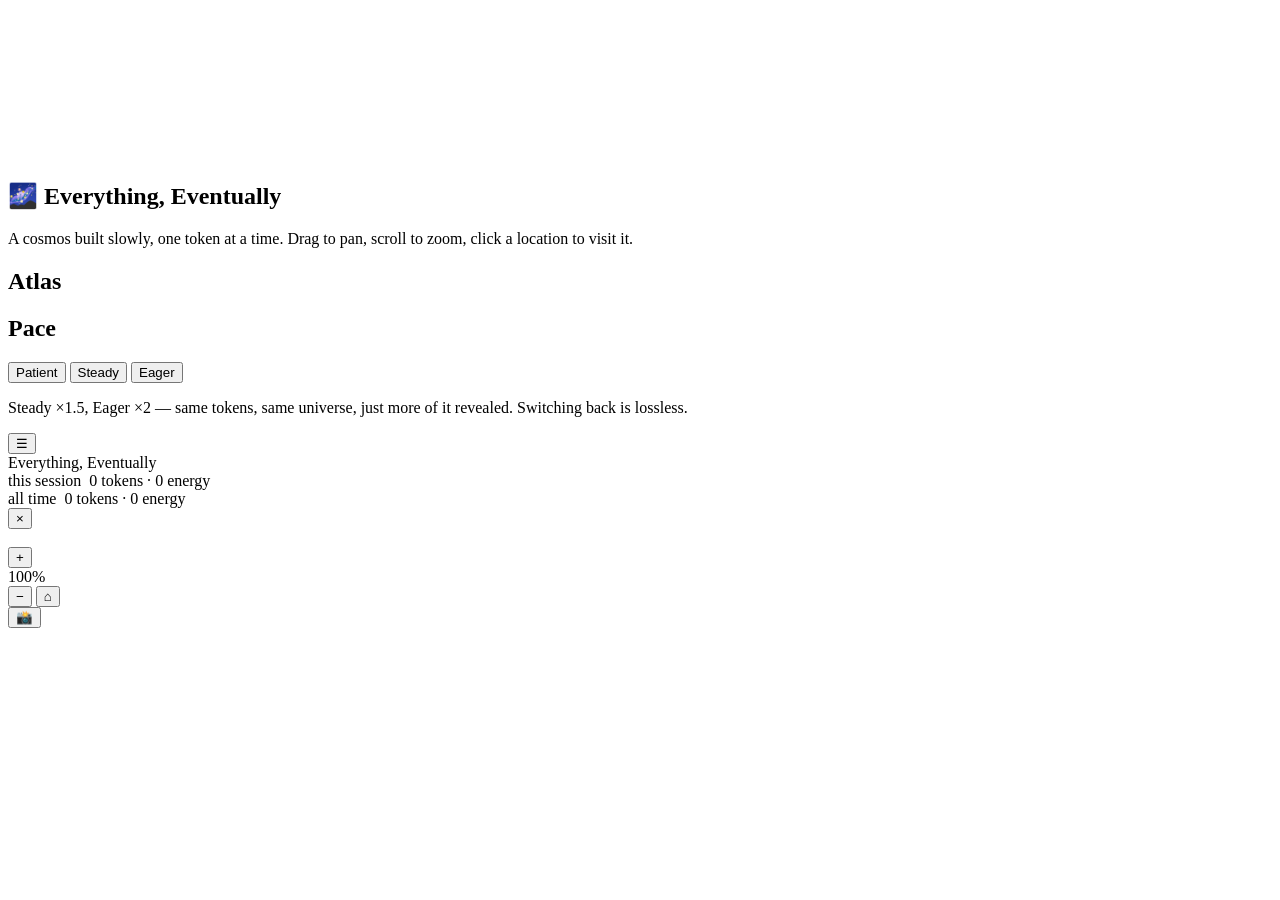
==== public/index.html @ 9711e8ba "Real Earth map, faster elliptical orbits, per-planet ambience, info panel, deep sky - Pace re-tuned:" ====
<!doctype html>
<html lang="en">
<head>
<meta charset="utf-8">
<meta name="viewport" content="width=device-width, initial-scale=1">
<title>Everything, Eventually</title>
<link rel="icon" href="data:image/svg+xml,<svg xmlns='http://www.w3.org/2000/svg' viewBox='0 0 100 100'><text y='.9em' font-size='90'>🌌</text></svg>">
<link rel="stylesheet" href="/style.css">
</head>
<body>
<canvas id="space"></canvas>

<aside id="sidebar">
  <header>
    <h1>🌌 Everything, Eventually</h1>
    <p class="tagline">A cosmos built slowly, one token at a time. Drag to pan, scroll to zoom, click a location to visit it.</p>
  </header>
  <h2>Atlas</h2>
  <ul id="locationList"></ul>
  <div id="paceCtl">
    <h2>Pace</h2>
    <div class="modes">
      <button data-pace="patient">Patient</button>
      <button data-pace="steady">Steady</button>
      <button data-pace="eager">Eager</button>
    </div>
    <p class="paceNote">Steady ×1.5, Eager ×2 — same tokens, same universe, just more of it revealed. Switching back is lossless.</p>
  </div>
</aside>
<button id="sidebarToggle" title="Toggle atlas">☰</button>

<div id="hud">
  <div id="universeName">Everything, Eventually</div>
  <div id="blocksVal"></div>
  <div class="stat">this session&ensp;<span id="sessTok">0</span> tokens · <span id="sessEnergy">0</span> energy</div>
  <div class="stat total">all time&ensp;<span id="totTok">0</span> tokens · <span id="totEnergy">0</span> energy</div>
  <div id="claudeStatus" class="idle"><span class="dot"></span><span id="statusText"></span></div>
</div>

<div id="milestoneBar">
  <div id="milestoneLabel"></div>
  <div class="track"><div id="milestoneFill"></div></div>
  <div id="structLabel"></div>
  <div class="track slim"><div id="structFill"></div></div>
</div>

<div id="infoPanel">
  <button id="infoClose" title="Close">×</button>
  <h3 id="infoTitle"></h3>
  <div id="infoStatus"></div>
  <p id="infoFact"></p>
  <dl id="infoStats"></dl>
</div>

<div id="zoomCtl">
  <button id="zoomIn" title="Zoom in">+</button>
  <div id="zoomPct">100%</div>
  <button id="zoomOut" title="Zoom out">−</button>
  <button id="zoomReset" title="Reset view">⌂</button>
</div>

<div id="toast"></div>
<button id="snapBtn" title="Save a picture of this universe">📸</button>

<script src="/app.js"></script>
</body>
</html>
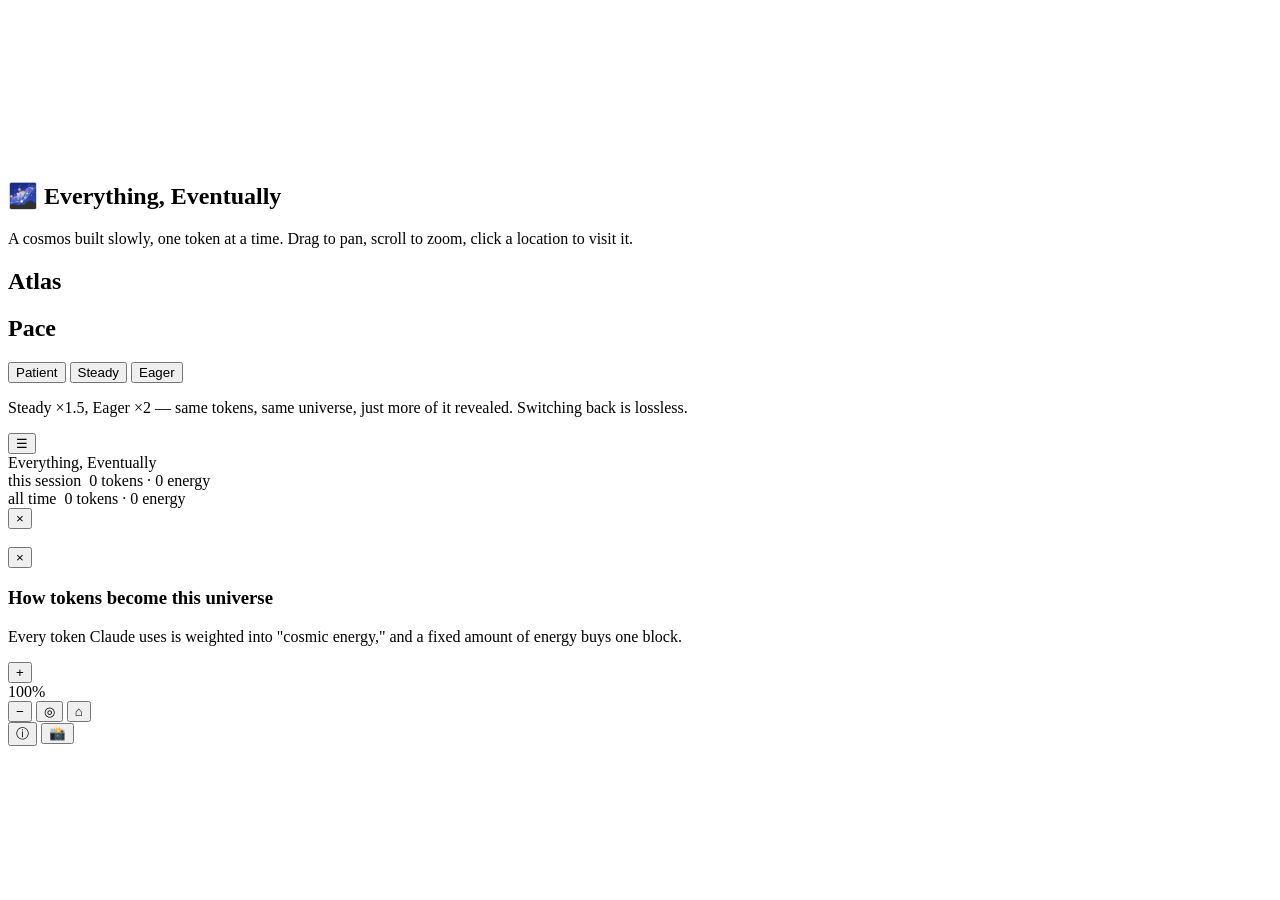
==== commit 42f5065e: "Add "go to what's building" button, formula info panel, and auto-reload - New crosshair button in th" ====
--- a/public/index.html
+++ b/public/index.html
@@ -52,14 +52,25 @@
   <dl id="infoStats"></dl>
 </div>
 
+<div id="formulaPanel">
+  <button id="formulaClose" title="Close">×</button>
+  <h3>How tokens become this universe</h3>
+  <p class="formulaIntro">Every token Claude uses is weighted into "cosmic energy," and a fixed amount of energy buys one block.</p>
+  <dl id="formulaWeights"></dl>
+  <p id="formulaPace" class="formulaPace"></p>
+  <p id="formulaExample" class="formulaExample"></p>
+</div>
+
 <div id="zoomCtl">
   <button id="zoomIn" title="Zoom in">+</button>
   <div id="zoomPct">100%</div>
   <button id="zoomOut" title="Zoom out">−</button>
-  <button id="zoomReset" title="Reset view">⌂</button>
+  <button id="goToActive" title="Go to what's building now">◎</button>
+  <button id="zoomReset" title="Zoom out to everything you've unlocked">⌂</button>
 </div>
 
 <div id="toast"></div>
+<button id="formulaBtn" title="How this works">ⓘ</button>
 <button id="snapBtn" title="Save a picture of this universe">📸</button>
 
 <script src="/app.js"></script>
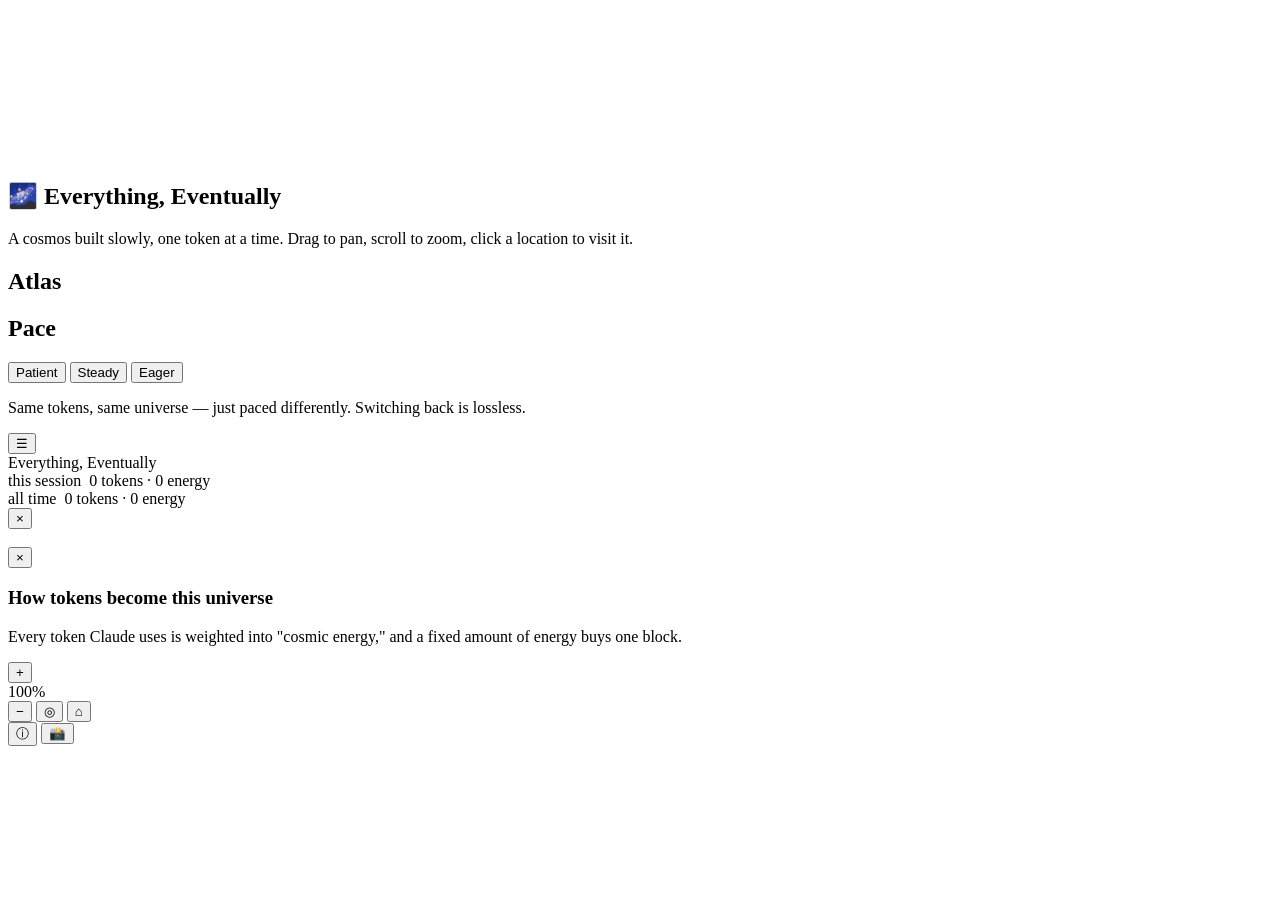
==== commit 447f59d0: "Slow down Steady/Eager pace modes, drop calculation numbers from the sidebar - Steady is now x1.2 (2" ====
--- a/public/index.html
+++ b/public/index.html
@@ -24,7 +24,7 @@
       <button data-pace="steady">Steady</button>
       <button data-pace="eager">Eager</button>
     </div>
-    <p class="paceNote">Steady ×1.5, Eager ×2 — same tokens, same universe, just more of it revealed. Switching back is lossless.</p>
+    <p class="paceNote">Same tokens, same universe — just paced differently. Switching back is lossless.</p>
   </div>
 </aside>
 <button id="sidebarToggle" title="Toggle atlas">☰</button>
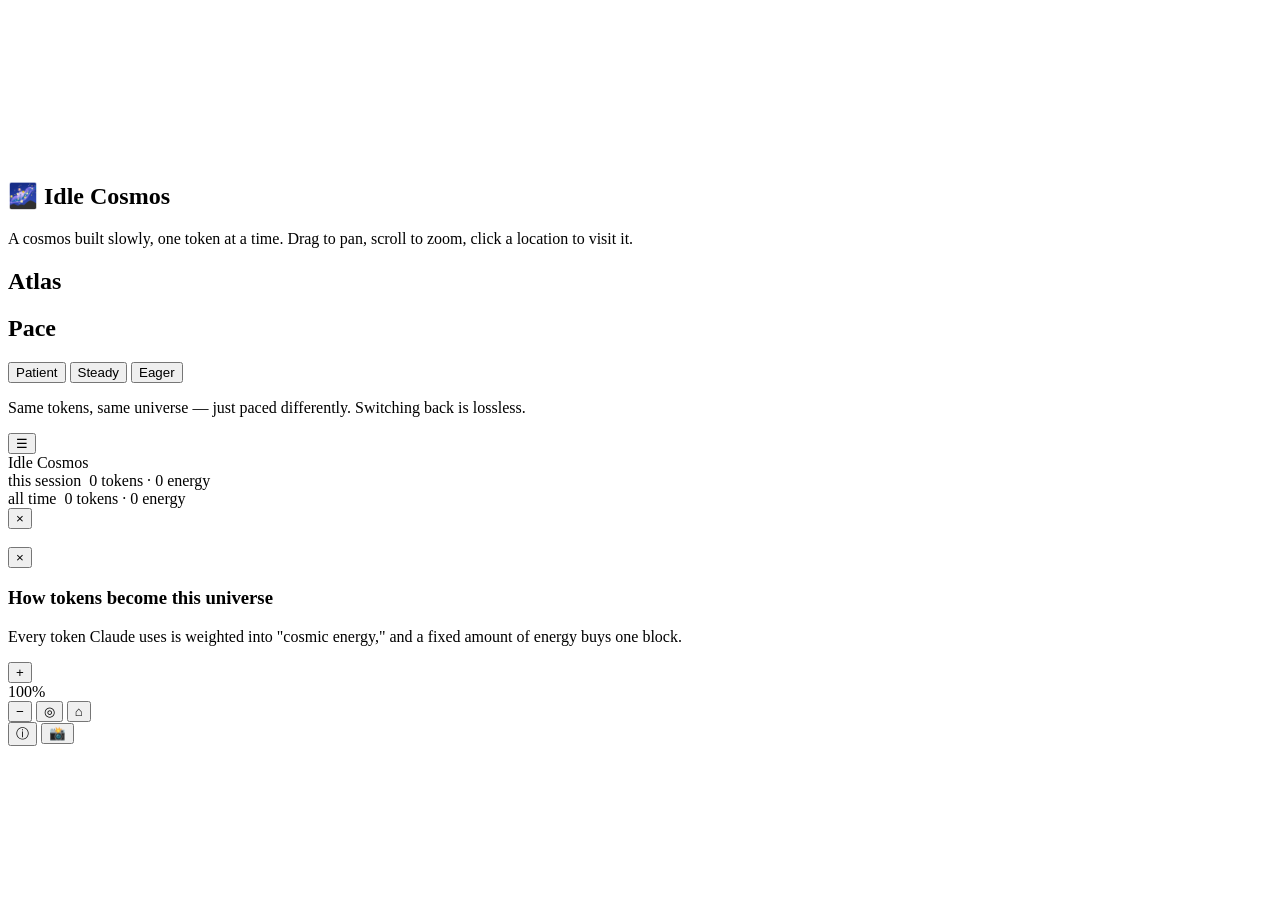
==== commit fc7899d8: "Rename to Idle Cosmos Co-Authored-By: Claude Sonnet 5 <noreply@anthropic.com>" ====
--- a/public/index.html
+++ b/public/index.html
@@ -3,7 +3,7 @@
 <head>
 <meta charset="utf-8">
 <meta name="viewport" content="width=device-width, initial-scale=1">
-<title>Everything, Eventually</title>
+<title>Idle Cosmos</title>
 <link rel="icon" href="data:image/svg+xml,<svg xmlns='http://www.w3.org/2000/svg' viewBox='0 0 100 100'><text y='.9em' font-size='90'>🌌</text></svg>">
 <link rel="stylesheet" href="/style.css">
 </head>
@@ -12,7 +12,7 @@
 
 <aside id="sidebar">
   <header>
-    <h1>🌌 Everything, Eventually</h1>
+    <h1>🌌 Idle Cosmos</h1>
     <p class="tagline">A cosmos built slowly, one token at a time. Drag to pan, scroll to zoom, click a location to visit it.</p>
   </header>
   <h2>Atlas</h2>
@@ -30,7 +30,7 @@
 <button id="sidebarToggle" title="Toggle atlas">☰</button>
 
 <div id="hud">
-  <div id="universeName">Everything, Eventually</div>
+  <div id="universeName">Idle Cosmos</div>
   <div id="blocksVal"></div>
   <div class="stat">this session&ensp;<span id="sessTok">0</span> tokens · <span id="sessEnergy">0</span> energy</div>
   <div class="stat total">all time&ensp;<span id="totTok">0</span> tokens · <span id="totEnergy">0</span> energy</div>
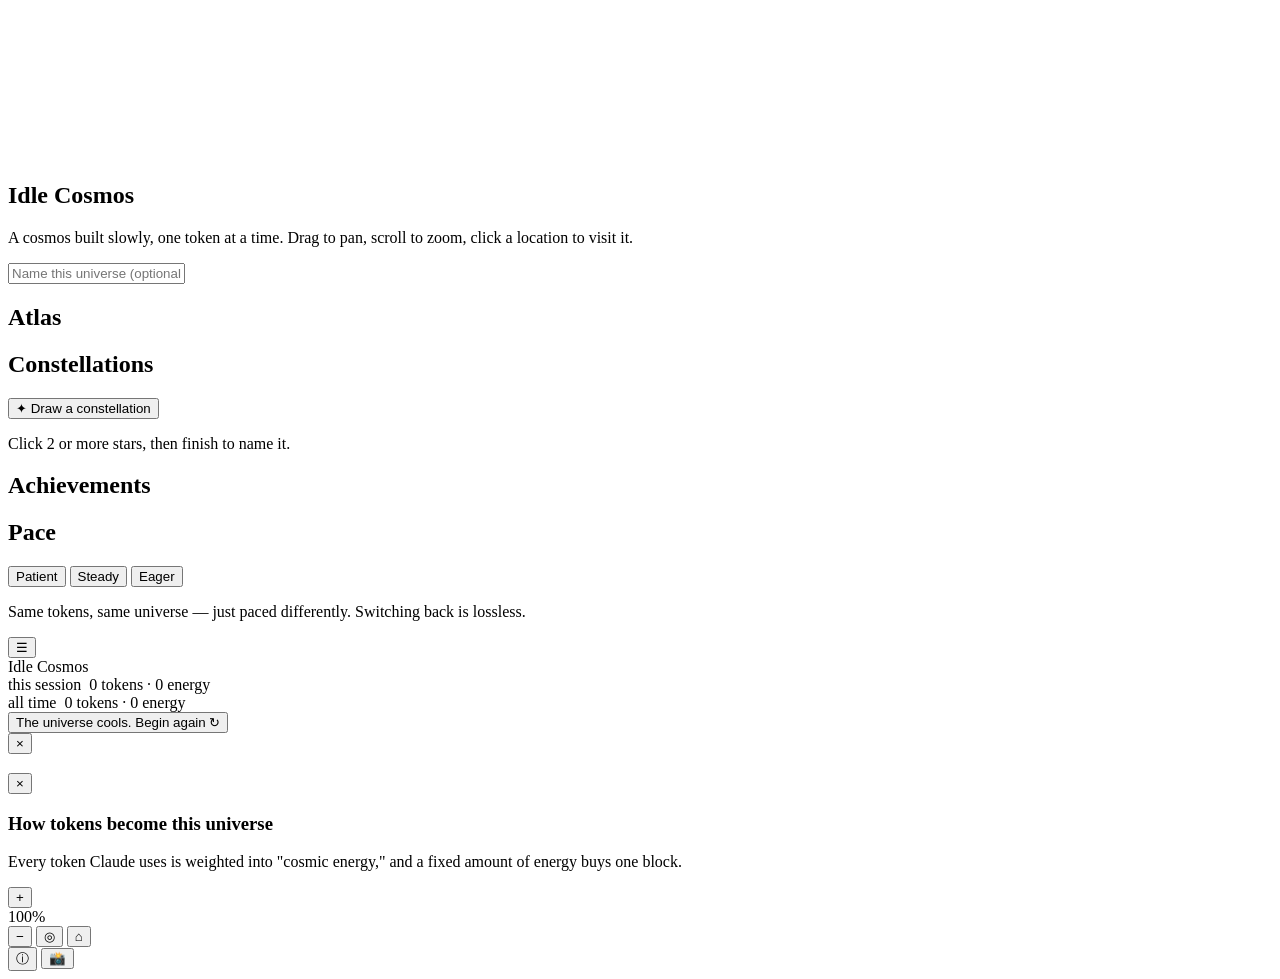
==== commit ecdd8709: "Remove header emoji, add personalization, and all four "fits the vibe" gamification recommendations " ====
--- a/public/index.html
+++ b/public/index.html
@@ -12,11 +12,24 @@
 
 <aside id="sidebar">
   <header>
-    <h1>🌌 Idle Cosmos</h1>
+    <h1 id="brandTitle">Idle Cosmos</h1>
     <p class="tagline">A cosmos built slowly, one token at a time. Drag to pan, scroll to zoom, click a location to visit it.</p>
   </header>
+  <div id="personalize">
+    <input id="ownerName" type="text" maxlength="24" placeholder="Name this universe (optional)">
+  </div>
   <h2>Atlas</h2>
   <ul id="locationList"></ul>
+  <div id="constellationCtl">
+    <h2>Constellations</h2>
+    <ul id="constellationList"></ul>
+    <button id="drawConstellation">✦ Draw a constellation</button>
+    <p class="paceNote" id="constellationHint">Click 2 or more stars, then finish to name it.</p>
+  </div>
+  <div id="achievementCtl">
+    <h2>Achievements <span id="achieveCount"></span></h2>
+    <ul id="achievementList"></ul>
+  </div>
   <div id="paceCtl">
     <h2>Pace</h2>
     <div class="modes">
@@ -42,6 +55,7 @@
   <div class="track"><div id="milestoneFill"></div></div>
   <div id="structLabel"></div>
   <div class="track slim"><div id="structFill"></div></div>
+  <button id="beginAgainBtn">The universe cools. Begin again ↻</button>
 </div>
 
 <div id="infoPanel">
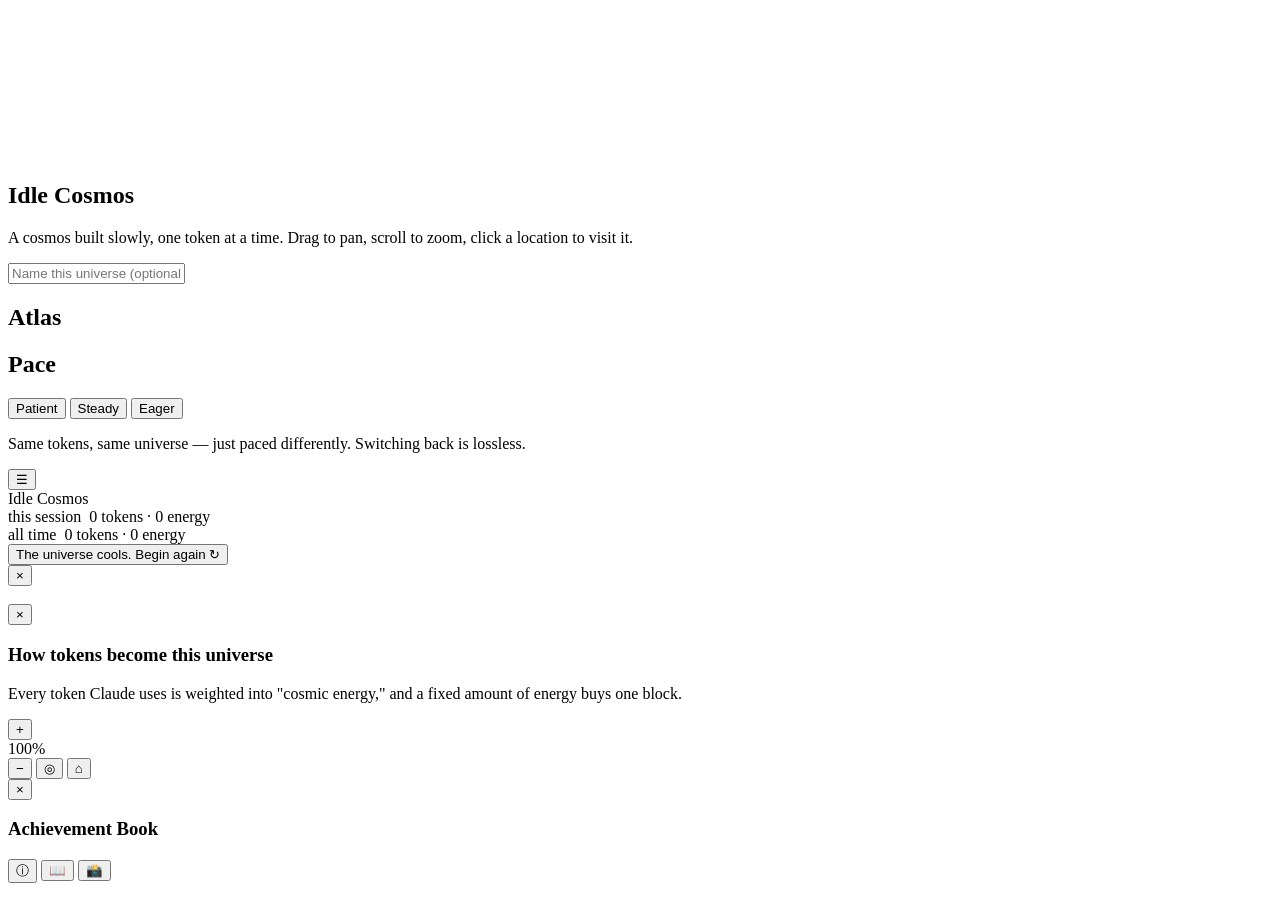
==== commit d7ae59ca: "Remove constellations/achievements UI, add secret achievement book, way more rare phenomena, deep zo" ====
--- a/public/index.html
+++ b/public/index.html
@@ -20,16 +20,6 @@
   </div>
   <h2>Atlas</h2>
   <ul id="locationList"></ul>
-  <div id="constellationCtl">
-    <h2>Constellations</h2>
-    <ul id="constellationList"></ul>
-    <button id="drawConstellation">✦ Draw a constellation</button>
-    <p class="paceNote" id="constellationHint">Click 2 or more stars, then finish to name it.</p>
-  </div>
-  <div id="achievementCtl">
-    <h2>Achievements <span id="achieveCount"></span></h2>
-    <ul id="achievementList"></ul>
-  </div>
   <div id="paceCtl">
     <h2>Pace</h2>
     <div class="modes">
@@ -83,8 +73,18 @@
   <button id="zoomReset" title="Zoom out to everything you've unlocked">⌂</button>
 </div>
 
+<div id="phenomenonBanner"></div>
+
+<div id="bookPanel">
+  <button id="bookClose" title="Close">×</button>
+  <h3>Achievement Book</h3>
+  <p class="formulaIntro" id="bookIntro"></p>
+  <ul id="bookList"></ul>
+</div>
+
 <div id="toast"></div>
 <button id="formulaBtn" title="How this works">ⓘ</button>
+<button id="bookBtn" title="Achievement book">📖</button>
 <button id="snapBtn" title="Save a picture of this universe">📸</button>
 
 <script src="/app.js"></script>
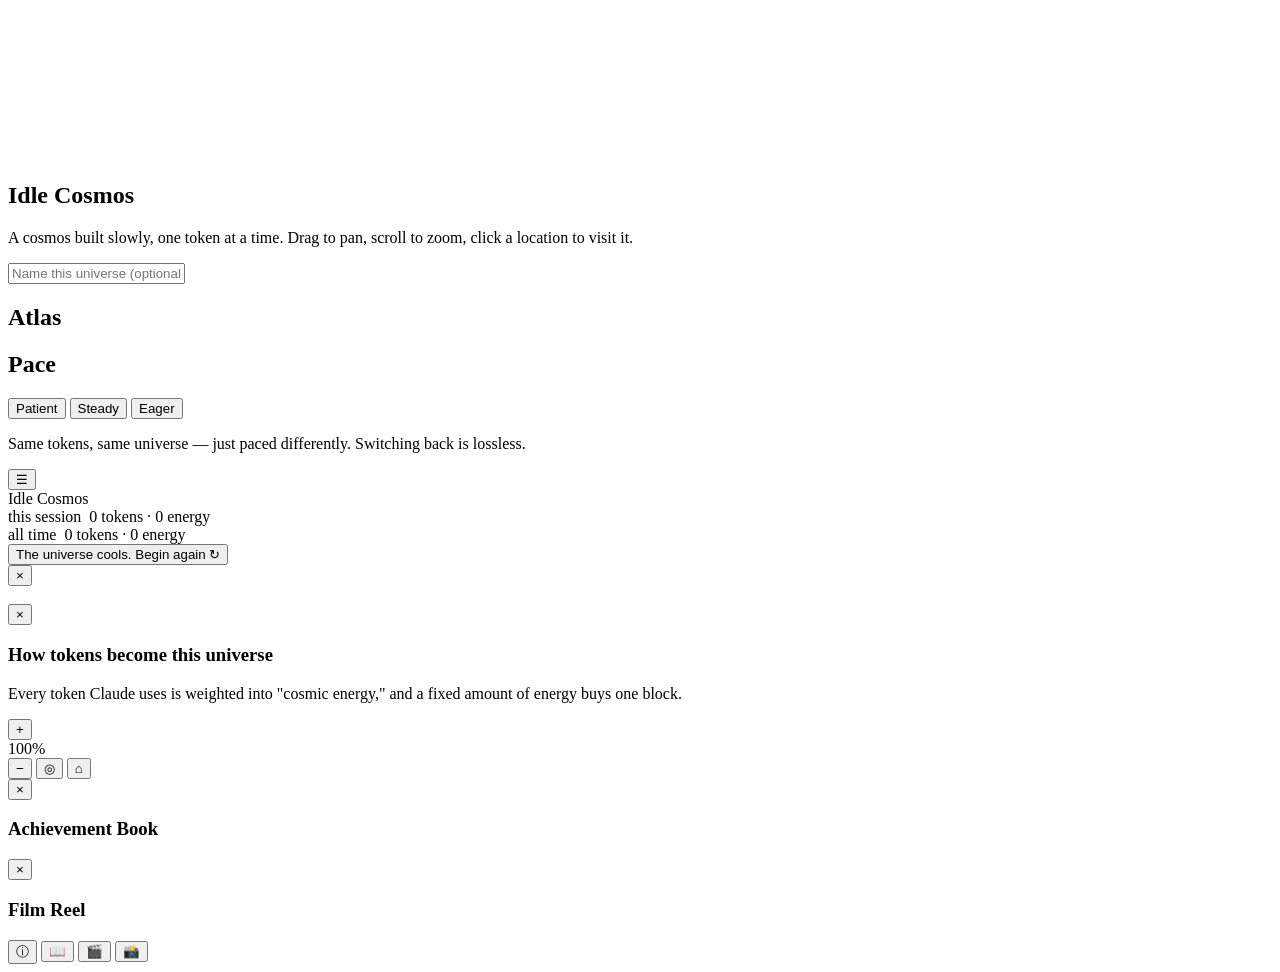
==== commit 56e33560: "Split off a separate Film Reel book, add 8 more movie easter eggs (20 total) - New 🎬 Film Reel panel" ====
--- a/public/index.html
+++ b/public/index.html
@@ -79,12 +79,20 @@
   <button id="bookClose" title="Close">×</button>
   <h3>Achievement Book</h3>
   <p class="formulaIntro" id="bookIntro"></p>
-  <ul id="bookList"></ul>
+  <ul id="bookList" class="bookList"></ul>
+</div>
+
+<div id="movieBookPanel">
+  <button id="movieBookClose" title="Close">×</button>
+  <h3>Film Reel</h3>
+  <p class="formulaIntro" id="movieBookIntro"></p>
+  <ul id="movieBookList" class="bookList"></ul>
 </div>
 
 <div id="toast"></div>
 <button id="formulaBtn" title="How this works">ⓘ</button>
 <button id="bookBtn" title="Achievement book">📖</button>
+<button id="movieBookBtn" title="Film reel — rare movie easter eggs">🎬</button>
 <button id="snapBtn" title="Save a picture of this universe">📸</button>
 
 <script src="/app.js"></script>
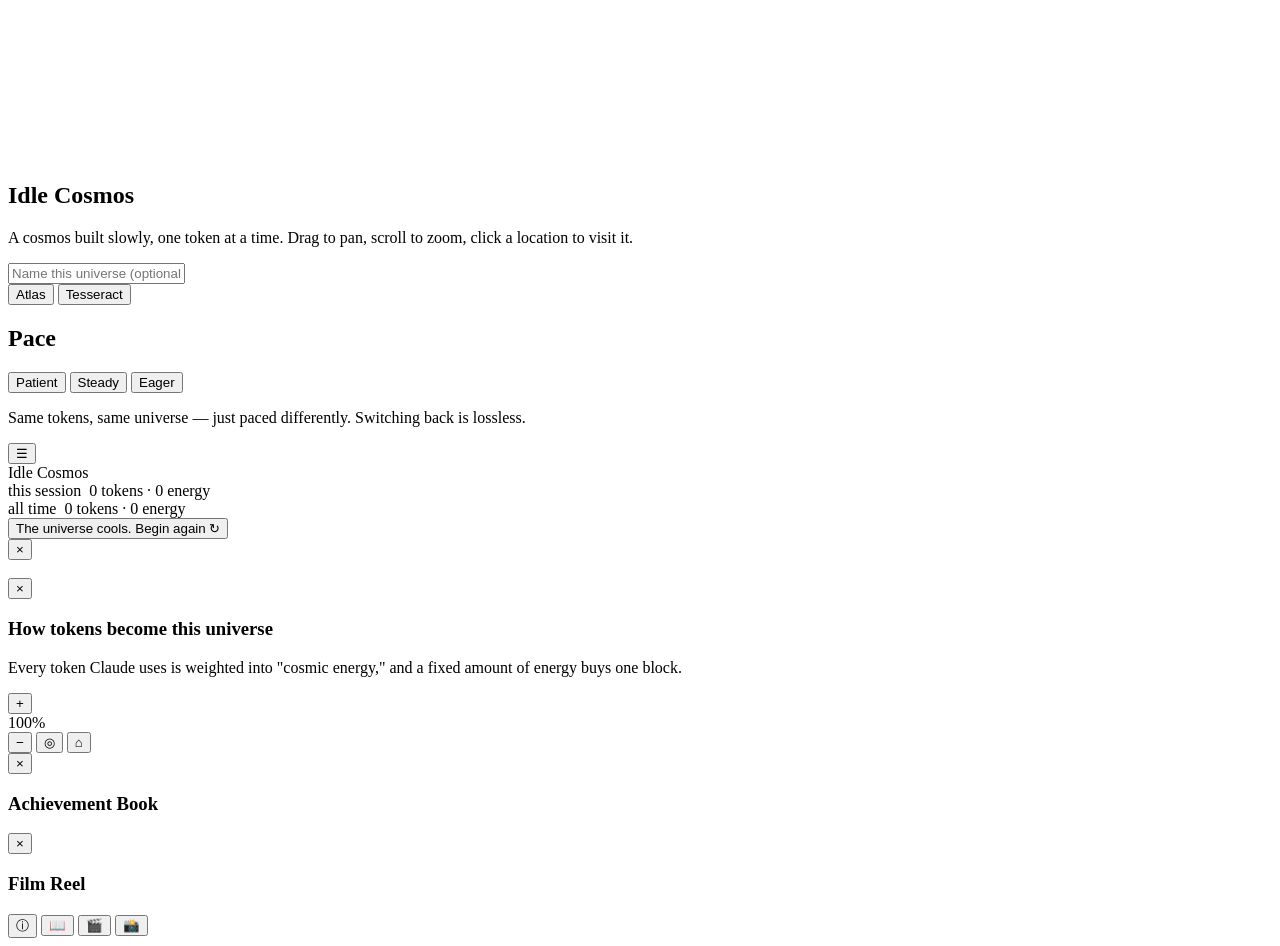
==== commit 59c77c9a: "Add a Tesseract theme: a toggleable, parallel hypercube build A second theme alongside Atlas, switch" ====
--- a/public/index.html
+++ b/public/index.html
@@ -18,7 +18,10 @@
   <div id="personalize">
     <input id="ownerName" type="text" maxlength="24" placeholder="Name this universe (optional)">
   </div>
-  <h2>Atlas</h2>
+  <div id="viewCtl" class="modes">
+    <button data-view="atlas">Atlas</button>
+    <button data-view="tesseract">Tesseract</button>
+  </div>
   <ul id="locationList"></ul>
   <div id="paceCtl">
     <h2>Pace</h2>
